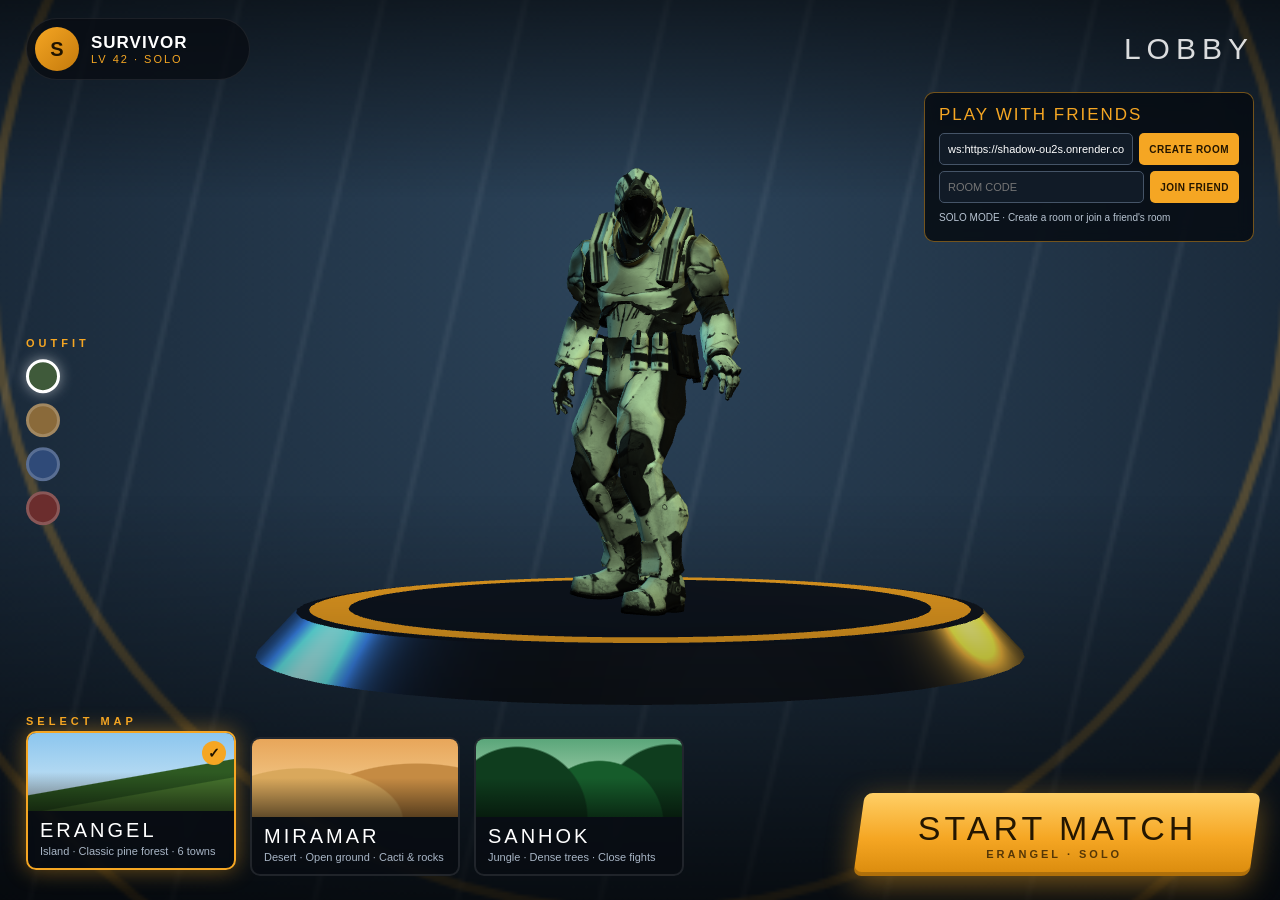
==== frontend/index.html @ da7e3edf "Index" ====
<!DOCTYPE html>
<html lang="en">
<head>
<meta charset="UTF-8">
<meta name="viewport" content="width=device-width, initial-scale=1">
<title>Battle Zone Royale</title>
<link rel="stylesheet" href="css/style.css">
</head>
<body>
<canvas id="c"></canvas>

<!-- 1. SPLASH -->
<div id="splash" class="screen">
  <div class="splash-bg"></div>
  <div class="splash-center">
    <div class="logo-small">SURVIVE · LOOT · WIN</div>
    <h1 class="logo">BATTLE<span>ZONE</span></h1>
    <div class="logo-sub">R O Y A L E</div>
    <div class="loadbar"><div id="loadfill"></div></div>
    <div id="loadtxt">Loading assets...</div>
  </div>
  <div class="ver">v1.0 · Made with Three.js</div>
</div>

<!-- 2. LOBBY -->
<div id="lobby" class="screen hidden">
  <div class="lb-top">
    <div class="profile">
      <div class="avatar">S</div>
      <div>
        <input id="pname" value="SURVIVOR" maxlength="12" spellcheck="false">
        <div class="lvl">LV 42 · SOLO</div>
      </div>
    </div>
    <div class="lb-title">LOBBY</div>
  </div>

  <div class="lb-left">
    <div class="lb-label">OUTFIT</div>
    <div id="outfits">
      <button class="dot sel" data-i="0" style="background:#3f5a3a" title="Forest"></button>
      <button class="dot" data-i="1" style="background:#8a6a3a" title="Desert"></button>
      <button class="dot" data-i="2" style="background:#2f4a78" title="Navy"></button>
      <button class="dot" data-i="3" style="background:#6b2d2d" title="Crimson"></button>
    </div>
  </div>

  <div class="mp-lobby">
    <div class="mp-heading">PLAY WITH FRIENDS</div>
    <div class="mp-row">
      <input id="mpServer" value="ws:https://shadow-ou2s.onrender.com" aria-label="Multiplayer server address">
      <button id="mpCreate" type="button">CREATE ROOM</button>
    </div>
    <div class="mp-row">
      <input id="mpRoom" maxlength="6" placeholder="ROOM CODE" aria-label="Room code">
      <button id="mpJoin" type="button">JOIN FRIEND</button>
    </div>
    <div id="mpStatus">SOLO MODE · Create a room or join a friend's room</div>
    <div id="mpRoomCode" class="mp-room-code"></div>
  </div>

  <div class="lb-bottom">
    <div class="maps-wrap">
      <div class="lb-label">SELECT MAP</div>
      <div id="maps">
        <div class="mapcard sel" data-map="erangel">
          <div class="art art-erangel"></div>
          <div class="mn">ERANGEL</div><div class="ms">Island · Classic pine forest · 6 towns</div><div class="tick">✓</div>
        </div>
        <div class="mapcard" data-map="miramar">
          <div class="art art-miramar"></div>
          <div class="mn">MIRAMAR</div><div class="ms">Desert · Open ground · Cacti &amp; rocks</div><div class="tick">✓</div>
        </div>
        <div class="mapcard" data-map="sanhok">
          <div class="art art-sanhok"></div>
          <div class="mn">SANHOK</div><div class="ms">Jungle · Dense trees · Close fights</div><div class="tick">✓</div>
        </div>
      </div>
    </div>
    <button id="startBtn"><span>START MATCH</span><small id="startSub">ERANGEL · SOLO</small></button>
  </div>
</div>

<!-- LOADING -->
<div id="loading" class="screen hidden">
  <div class="load-box">
    <div class="spinner"></div>
    <div class="load-t">DEPLOYING TO <b id="loadMap">ERANGEL</b></div>
  </div>
</div>

<!-- HUD -->
<div id="hud" class="hidden">
  <div id="mobileControls" class="mobile-controls" aria-label="Touch controls">
    <div id="movePad" class="move-pad"><div class="move-ring"><div id="moveStick" class="move-stick"></div></div></div>
    <div id="lookPad" class="look-pad" aria-hidden="true"></div>
    <div class="touch-actions">
      <button class="touch-btn fire" data-action="fire">FIRE</button>
      <button class="touch-btn aim" data-action="aim">AIM</button>
      <button class="touch-btn" data-action="jump">JUMP</button>
      <button class="touch-btn" data-action="crouch">CROUCH</button>
      <button class="touch-btn" data-action="prone">PRONE</button>
      <button class="touch-btn" data-action="reload">RELOAD</button>
      <button class="touch-btn" data-action="pickup">PICK</button>
      <button class="touch-btn" data-action="weapon">SWAP</button>
    </div>
  </div>
  <div id="rotateNotice" class="rotate-notice">ROTATE YOUR DEVICE TO LANDSCAPE</div>
  <canvas id="minimap" width="300" height="300"></canvas>
  <div id="mpHudStatus" class="mp-hud-status hidden">FRIEND ROOM</div>
  <div id="topinfo">
    <div class="pill">ALIVE <b id="aliveN">0</b></div>
    <div class="pill">KILLS <b id="killN">0</b></div>
  </div>
  <div id="zoneinfo"></div>
  <div id="killfeed"></div>

  <div id="crosshair"><i class="ch t"></i><i class="ch b"></i><i class="ch l"></i><i class="ch r"></i><i class="dotc"></i></div>
  <div id="hitmarker"><i></i><i></i><i></i><i></i></div>
  <div id="prompt"></div>
  <div id="stance"></div>
  <div id="msg"></div>

  <div id="hpwrap">
    <div class="hpbar"><div id="hpfill"></div></div>
    <div id="hptxt">100</div>
  </div>
  <div id="weapons"></div>
  <div id="ammo"><div id="wname">UNARMED</div><div id="ammotxt"><b>--</b></div><div id="reload"></div></div>

  <div id="controls">
    WASD move · SHIFT sprint · SPACE jump · C crouch · Z prone · Q/E peek · F pick up · LMB shoot · RMB scope · R reload · 1/2/3 weapons
  </div>
  <div id="hurt"></div>
  <div id="scope"><span id="zoomtxt"></span></div>
</div>

<!-- OVERLAY (ready / pause / dead / win) -->
<div id="overlay" class="screen hidden">
  <div class="ov-box">
    <div id="ovTitle">PAUSED</div>
    <div id="ovSub"></div>
    <div id="ovStats"></div>
    <div class="ov-btns">
      <button id="ovMain" class="btn">RESUME</button>
      <button id="ovLobby" class="btn ghost">BACK TO LOBBY</button>
    </div>
  </div>
</div>

<script src="js/three-bundle.js"></script>
<script src="js/soldier-data.js"></script>
<script src="js/game.js"></script>
</body>
</html>
---- frontend/css/style.css ----
*{box-sizing:border-box;margin:0;padding:0;user-select:none;-webkit-user-select:none}
html,body{width:100%;height:100%;overflow:hidden;background:#05080c;color:#fff;font-family:"Segoe UI",Roboto,Arial,sans-serif}
#c{position:fixed;inset:0;width:100%;height:100%;display:block}
.hidden{display:none!important}
.screen{position:fixed;inset:0;z-index:10}
:root{--acc:#f5a623;--acc2:#ffcf66;--dark:rgba(8,12,18,.78)}
.disp{font-family:Impact,"Arial Narrow Bold","Arial Black",sans-serif;letter-spacing:2px}

/* ---------- SPLASH ---------- */
#splash{background:#06090e;display:flex;align-items:center;justify-content:center;transition:opacity .6s}
#splash.fade{opacity:0;pointer-events:none}
.splash-bg{position:absolute;inset:0;background:
  radial-gradient(ellipse at 50% 120%,rgba(245,166,35,.35),transparent 60%),
  radial-gradient(ellipse at 50% 40%,#1b2a3a 0%,#06090e 70%);
  animation:pulse 4s ease-in-out infinite}
.splash-bg:after{content:"";position:absolute;inset:0;background:
  repeating-linear-gradient(0deg,rgba(255,255,255,.025) 0 2px,transparent 2px 4px)}
@keyframes pulse{50%{filter:brightness(1.25)}}
.splash-center{position:relative;text-align:center;animation:rise 1s ease-out}
@keyframes rise{from{opacity:0;transform:translateY(30px) scale(.96)}to{opacity:1;transform:none}}
.logo-small{font-size:13px;letter-spacing:8px;color:var(--acc);margin-bottom:10px}
.logo{font-family:Impact,"Arial Black",sans-serif;font-size:clamp(54px,11vw,130px);line-height:.95;letter-spacing:6px;text-shadow:0 6px 30px rgba(0,0,0,.7)}
.logo span{color:var(--acc);margin-left:.18em;text-shadow:0 0 40px rgba(245,166,35,.55)}
.logo-sub{letter-spacing:.9em;font-size:clamp(14px,2.2vw,24px);color:#cfd8e3;margin:6px 0 40px .9em}
.loadbar{width:min(420px,70vw);height:6px;background:rgba(255,255,255,.12);border-radius:4px;margin:0 auto;overflow:hidden}
#loadfill{height:100%;width:0;background:linear-gradient(90deg,var(--acc),var(--acc2));box-shadow:0 0 12px var(--acc);transition:width .2s}
#loadtxt{margin-top:12px;font-size:12px;letter-spacing:3px;color:#8fa0b3}
.ver{position:absolute;bottom:14px;right:18px;font-size:11px;color:#58677a;letter-spacing:1px}

/* ---------- LOBBY ---------- */
#lobby{pointer-events:none}
#lobby>*{pointer-events:none}
#lobby button,#lobby input,#lobby .mapcard{pointer-events:auto}
#lobby:before{content:"";position:absolute;inset:0;background:
  linear-gradient(180deg,rgba(0,0,0,.55),transparent 22%,transparent 55%,rgba(0,0,0,.7));pointer-events:none}
.lb-top{position:absolute;top:0;left:0;right:0;display:flex;justify-content:space-between;align-items:center;padding:18px 26px}
.profile{display:flex;gap:12px;align-items:center;background:var(--dark);border:1px solid rgba(255,255,255,.08);padding:8px 18px 8px 8px;border-radius:40px}
.avatar{width:44px;height:44px;border-radius:50%;background:linear-gradient(135deg,var(--acc),#c47a0c);display:flex;align-items:center;justify-content:center;font-weight:800;font-size:20px;color:#201400}
#pname{background:transparent;border:0;outline:0;color:#fff;font-weight:700;font-size:17px;letter-spacing:1px;width:140px;user-select:text;-webkit-user-select:text}
.lvl{font-size:11px;color:var(--acc);letter-spacing:2px}
.lb-title{font-family:Impact,sans-serif;font-size:30px;letter-spacing:6px;color:rgba(255,255,255,.85)}
.lb-left{position:absolute;left:26px;top:50%;transform:translateY(-60%)}
.lb-label{font-size:11px;letter-spacing:4px;color:var(--acc);margin-bottom:10px;font-weight:700}
#outfits{display:flex;flex-direction:column;gap:10px}
.dot{width:34px;height:34px;border-radius:50%;border:3px solid rgba(255,255,255,.2);cursor:pointer;transition:.2s}
.dot:hover{transform:scale(1.12)}
.dot.sel{border-color:#fff;box-shadow:0 0 14px rgba(255,255,255,.5)}
.lb-bottom{position:absolute;left:0;right:0;bottom:0;padding:20px 26px 24px;display:flex;justify-content:space-between;align-items:flex-end;gap:20px;flex-wrap:wrap}
#maps{display:flex;gap:14px}
.mapcard{position:relative;width:min(210px,28vw);background:var(--dark);border:2px solid rgba(255,255,255,.1);border-radius:10px;overflow:hidden;cursor:pointer;transition:.18s;backdrop-filter:blur(4px)}
.mapcard:hover{transform:translateY(-4px);border-color:rgba(245,166,35,.6)}
.mapcard.sel{border-color:var(--acc);box-shadow:0 0 22px rgba(245,166,35,.45);transform:translateY(-6px)}
.mapcard .art{height:78px;position:relative}
.mapcard .art:after{content:"";position:absolute;inset:0;background:linear-gradient(180deg,transparent 50%,rgba(0,0,0,.55))}
.art-erangel{background:
  linear-gradient(170deg,transparent 54%,#2e5a22 55% 70%,#4a7a30 71%),
  radial-gradient(ellipse at 70% 90%,#1f3f18 0 30%,transparent 31%),
  linear-gradient(180deg,#8cc6ee,#d5eaf6)}
.art-miramar{background:
  radial-gradient(ellipse at 25% 105%,#d9a85c 0 45%,transparent 46%),
  radial-gradient(ellipse at 80% 110%,#c58b43 0 50%,transparent 51%),
  linear-gradient(180deg,#e8a65a,#f6d9a0)}
.art-sanhok{background:
  radial-gradient(circle at 20% 100%,#0f3d1e 0 38%,transparent 39%),
  radial-gradient(circle at 60% 110%,#165c2b 0 42%,transparent 43%),
  radial-gradient(circle at 95% 100%,#0f3d1e 0 34%,transparent 35%),
  linear-gradient(180deg,#5aa67a,#cfe9c9)}
.mn{font-family:Impact,sans-serif;font-size:20px;letter-spacing:3px;padding:8px 12px 0}
.ms{font-size:11px;color:#a9b6c6;padding:2px 12px 10px;line-height:1.3}
.tick{position:absolute;top:8px;right:8px;width:24px;height:24px;border-radius:50%;background:var(--acc);color:#201400;font-weight:900;display:none;align-items:center;justify-content:center;font-size:14px}
.mapcard.sel .tick{display:flex}
#startBtn{cursor:pointer;border:0;border-radius:8px;padding:16px 58px;background:linear-gradient(180deg,var(--acc2),var(--acc) 55%,#d98a0c);color:#241600;display:flex;flex-direction:column;align-items:center;transform:skewX(-8deg);box-shadow:0 8px 30px rgba(245,166,35,.45),inset 0 -4px 0 rgba(0,0,0,.2);transition:.15s}
#startBtn span{font-family:Impact,sans-serif;font-size:34px;letter-spacing:4px;transform:skewX(8deg)}
#startBtn small{font-size:11px;letter-spacing:3px;font-weight:700;transform:skewX(8deg);opacity:.75}
#startBtn:hover{filter:brightness(1.1);transform:skewX(-8deg) scale(1.04)}
#startBtn:active{transform:skewX(-8deg) scale(.97)}

/* ---------- LOADING / OVERLAY ---------- */
#loading{background:radial-gradient(ellipse at center,#14202d,#05080c);display:flex;align-items:center;justify-content:center;z-index:30}
.load-box{text-align:center}
.load-t{letter-spacing:6px;font-size:14px;color:#cfd8e3;margin-top:22px}
.load-t b{color:var(--acc)}
.spinner{width:56px;height:56px;border-radius:50%;border:4px solid rgba(255,255,255,.12);border-top-color:var(--acc);margin:0 auto;animation:spin .8s linear infinite}
@keyframes spin{to{transform:rotate(360deg)}}
#overlay{z-index:40;display:flex;align-items:center;justify-content:center;background:rgba(3,6,10,.62);backdrop-filter:blur(3px)}
.ov-box{text-align:center;padding:36px 54px;background:var(--dark);border:1px solid rgba(255,255,255,.1);border-radius:14px;min-width:340px}
#ovTitle{font-family:Impact,sans-serif;font-size:56px;letter-spacing:5px;color:var(--acc)}
#ovSub{color:#b8c4d2;margin-top:6px;letter-spacing:2px;font-size:13px}
#ovStats{margin:20px 0;display:flex;gap:28px;justify-content:center}
#ovStats div{font-size:11px;letter-spacing:3px;color:#8fa0b3}
#ovStats b{display:block;font-size:30px;color:#fff;letter-spacing:1px}
.ov-btns{display:flex;gap:12px;justify-content:center;margin-top:18px}
.btn{cursor:pointer;border:0;padding:13px 30px;border-radius:6px;font-weight:800;letter-spacing:3px;background:var(--acc);color:#241600;font-size:14px}
.btn.ghost{background:transparent;color:#fff;border:1px solid rgba(255,255,255,.3)}
.btn:hover{filter:brightness(1.12)}

/* ---------- HUD ---------- */
#hud{position:fixed;inset:0;z-index:20;pointer-events:none}
#minimap{position:absolute;left:16px;top:16px;width:150px;height:150px;border-radius:50%;border:3px solid rgba(255,255,255,.55);box-shadow:0 0 18px rgba(0,0,0,.6)}
#topinfo{position:absolute;top:18px;left:50%;transform:translateX(-50%);display:flex;gap:10px}
.pill{background:var(--dark);padding:6px 16px;border-radius:20px;font-size:12px;letter-spacing:2px;color:#b8c4d2}
.pill b{color:#fff;font-size:16px;margin-left:6px}
#zoneinfo{position:absolute;top:58px;left:50%;transform:translateX(-50%);font-size:13px;letter-spacing:2px;color:#7fc4ff;text-shadow:0 1px 4px #000;font-weight:700}
#killfeed{position:absolute;right:18px;top:18px;display:flex;flex-direction:column;gap:6px;align-items:flex-end}
.kf{background:var(--dark);padding:6px 12px;border-left:3px solid var(--acc);font-size:13px;animation:kf 5s forwards}
.kf.bad{border-left-color:#ff4d4d}
@keyframes kf{0%{opacity:0;transform:translateX(30px)}6%{opacity:1;transform:none}85%{opacity:1}100%{opacity:0}}
#crosshair{position:absolute;left:50%;top:50%;width:0;height:0;--g:8px}
#crosshair .ch{position:absolute;background:#fff;box-shadow:0 0 2px #000}
#crosshair .t{width:2px;height:9px;left:-1px;top:calc(-9px - var(--g))}
#crosshair .b{width:2px;height:9px;left:-1px;top:var(--g)}
#crosshair .l{height:2px;width:9px;top:-1px;left:calc(-9px - var(--g))}
#crosshair .r{height:2px;width:9px;top:-1px;left:var(--g)}
#crosshair .dotc{position:absolute;width:3px;height:3px;left:-1.5px;top:-1.5px;border-radius:50%;background:#ff5252}
#hitmarker{position:absolute;left:50%;top:50%;width:0;height:0;opacity:0}
#hitmarker i{position:absolute;width:10px;height:2px;background:#fff;box-shadow:0 0 3px #000}
#hitmarker i:nth-child(1){transform:rotate(45deg) translate(9px,0)}
#hitmarker i:nth-child(2){transform:rotate(-45deg) translate(9px,0)}
#hitmarker i:nth-child(3){transform:rotate(135deg) translate(9px,0)}
#hitmarker i:nth-child(4){transform:rotate(-135deg) translate(9px,0)}
#hitmarker.hm{animation:hm .25s ease-out}
#hitmarker.kill i{background:#ff3b3b}
@keyframes hm{0%{opacity:1;transform:scale(1.25)}100%{opacity:0;transform:scale(.9)}}
#prompt{position:absolute;left:50%;top:62%;transform:translateX(-50%);background:var(--dark);padding:9px 20px;border:1px solid var(--acc);border-radius:6px;font-weight:700;letter-spacing:2px;font-size:14px;display:none}
#prompt b{background:var(--acc);color:#241600;padding:2px 8px;border-radius:3px;margin-right:8px}
#stance{position:absolute;left:50%;bottom:26px;transform:translateX(-50%);font-size:12px;letter-spacing:4px;color:#d7e0ea;text-shadow:0 1px 4px #000;font-weight:700}
#msg{position:absolute;left:50%;top:22%;transform:translateX(-50%);font-family:Impact,sans-serif;font-size:34px;letter-spacing:4px;color:var(--acc2);text-shadow:0 2px 12px #000;opacity:0;transition:opacity .4s;text-align:center}
#msg.show{opacity:1}
#hpwrap{position:absolute;left:190px;bottom:26px;width:min(280px,32vw)}
.hpbar{height:12px;background:rgba(0,0,0,.55);border:1px solid rgba(255,255,255,.25);border-radius:3px;overflow:hidden}
#hpfill{height:100%;width:100%;background:linear-gradient(90deg,#5ee07a,#9cf06a);transition:width .15s}
#hptxt{font-weight:800;font-size:20px;margin-top:2px;text-shadow:0 1px 4px #000}
#weapons{position:absolute;right:30px;bottom:110px;display:flex;gap:8px}
.wslot{min-width:84px;padding:6px 10px;background:var(--dark);border:1px solid rgba(255,255,255,.15);font-size:11px;letter-spacing:1px;color:#8fa0b3;text-align:center;border-radius:4px}
.wslot b{display:block;font-size:10px;color:#6d7d90}
.wslot.act{border-color:var(--acc);color:#fff;box-shadow:0 0 10px rgba(245,166,35,.35)}
#ammo{position:absolute;right:30px;bottom:22px;text-align:right}
#wname{font-size:13px;letter-spacing:3px;color:var(--acc);font-weight:700}
#ammotxt{font-size:44px;line-height:1;font-family:Impact,sans-serif;letter-spacing:2px;text-shadow:0 2px 8px #000}
#ammotxt small{font-size:20px;color:#9fb0c3}
#reload{font-size:12px;letter-spacing:3px;color:#ff8f8f;height:16px}
#controls{position:absolute;left:50%;bottom:4px;transform:translateX(-50%);font-size:10px;letter-spacing:1px;color:rgba(255,255,255,.4);white-space:nowrap;text-shadow:0 1px 3px #000}
#hurt{position:absolute;inset:0;background:radial-gradient(ellipse at center,transparent 45%,rgba(220,0,0,.75));opacity:0}
#scope{position:absolute;inset:0;display:none;background:radial-gradient(circle at center,transparent 0 33vh,#000 33.4vh)}
#scope.s4{background:radial-gradient(circle at center,transparent 0 39vh,#000 39.4vh)}
#scope.s4:before{background:linear-gradient(90deg,transparent 30%,rgba(255,60,60,.9) 30% 48%,transparent 48% 52%,rgba(255,60,60,.9) 52% 70%,transparent 70%)}
#scope.s4:after{background:linear-gradient(180deg,transparent 50%,rgba(255,60,60,.9) 50% 70%,transparent 70%)}
#zoomtxt{position:absolute;left:50%;bottom:9vh;transform:translateX(-50%);color:#9fd0ff;font-size:12px;letter-spacing:4px;font-weight:700}
#scope:before,#scope:after{content:"";position:absolute;background:#000}
#scope:before{left:0;right:0;top:50%;height:1px;transform:translateY(-.5px);background:linear-gradient(90deg,transparent 18%,#000 18% 82%,transparent 82%)}
#scope:after{top:0;bottom:0;left:50%;width:1px;background:linear-gradient(180deg,transparent 18%,#000 18% 82%,transparent 82%)}

@media(max-width:800px){.lb-bottom{flex-direction:column;align-items:stretch}#startBtn{align-self:center}.ms{display:none}}


/* ---------- MOBILE LANDSCAPE TOUCH LAYER ---------- */
.mobile-controls{display:none;position:absolute;inset:0;pointer-events:none;touch-action:none}
.move-pad{position:absolute;left:3.5%;bottom:8%;width:clamp(112px,19vh,168px);height:clamp(112px,19vh,168px);pointer-events:auto;touch-action:none}
.move-ring{position:absolute;inset:0;border:2px solid rgba(255,255,255,.38);border-radius:50%;background:rgba(5,10,16,.24);box-shadow:0 3px 18px #0008}
.move-stick{position:absolute;width:42%;height:42%;left:29%;top:29%;border-radius:50%;background:rgba(245,166,35,.78);border:2px solid #fff9;box-shadow:0 2px 12px #0009}
.look-pad{position:absolute;left:38%;top:18%;width:35%;height:72%;pointer-events:auto;touch-action:none}
.touch-actions{position:absolute;right:2.5%;bottom:5%;width:min(34%,390px);height:62%;display:grid;grid-template-columns:repeat(3,minmax(54px,1fr));grid-template-rows:repeat(3,1fr);gap:clamp(4px,.8vw,10px);pointer-events:none}
.touch-btn{pointer-events:auto;touch-action:none;border:1px solid rgba(255,255,255,.48);border-radius:50%;background:rgba(8,14,22,.68);color:#fff;font-size:clamp(9px,1.35vh,14px);font-weight:900;letter-spacing:.5px;text-shadow:0 1px 3px #000;min-width:0;min-height:0;padding:4px;box-shadow:0 3px 10px #0008}
.touch-btn:active,.touch-btn.pressed{background:rgba(245,166,35,.9);color:#201400;border-color:#fff}
.touch-btn.fire{background:rgba(190,40,32,.82);border:2px solid #fff;font-size:clamp(11px,1.7vh,17px)}
.touch-btn.aim{background:rgba(40,95,145,.78)}
.rotate-notice{display:none;position:absolute;inset:0;z-index:99;background:#05080c;color:#fff;align-items:center;justify-content:center;text-align:center;font-weight:900;letter-spacing:3px;font-size:18px}
@media (pointer:coarse){
  body{overscroll-behavior:none;touch-action:none}
  #mobileControls{display:block}
  #controls{display:none}
  #minimap{width:clamp(78px,14vh,124px);height:clamp(78px,14vh,124px);left:10px;top:10px}
  #hpwrap{left:clamp(100px,16vh,145px);bottom:14px;width:min(23vw,210px)}
  #weapons{right:2%;bottom:25%;gap:4px}
  .wslot{min-width:58px;padding:4px;font-size:9px}
  #ammo{right:2%;bottom:8px}
  #ammotxt{font-size:clamp(25px,5vh,40px)}
  #topinfo{top:8px}
  #zoneinfo{top:42px;font-size:10px}
  #killfeed{top:8px;right:8px}
  #stance{bottom:10px}
  #prompt{top:52%;font-size:11px}
  #msg{font-size:clamp(20px,4vh,30px)}
  #lobby .lb-top{padding:10px 14px}
  #lobby .lb-left{left:14px}
  #lobby .lb-bottom{padding:10px 14px}
  #lobby .mapcard{width:min(170px,22vw)}
  #lobby .mapcard .art{height:52px}
  #lobby #startBtn{padding:10px 28px}
  #lobby #startBtn span{font-size:clamp(20px,4vh,30px)}
}
@media (pointer:coarse) and (orientation:portrait){
  #rotateNotice{display:flex}
}


/* ---------- FRIEND MULTIPLAYER LOBBY ---------- */
.mp-lobby{pointer-events:auto;position:absolute;right:26px;top:92px;width:min(330px,38vw);padding:12px 14px;background:rgba(5,10,16,.82);border:1px solid rgba(245,166,35,.45);border-radius:10px;backdrop-filter:blur(8px);z-index:4;pointer-events:auto}
.mp-heading{font-family:Impact,sans-serif;letter-spacing:2px;color:#f5a623;font-size:17px;margin-bottom:8px}
.mp-row{display:flex;gap:6px;margin:6px 0}
.mp-row input{min-width:0;flex:1;width:50%;background:#111b27;border:1px solid #455467;border-radius:5px;color:#fff;padding:9px 8px;font-size:11px;outline:none}
.mp-row button{border:0;border-radius:5px;background:#f5a623;color:#241600;font-size:10px;font-weight:900;letter-spacing:.5px;padding:0 10px;white-space:nowrap;cursor:pointer}
#mpStatus{font-size:10px;line-height:1.4;color:#b8c4d2;margin-top:8px}
.mp-room-code{font-size:15px;font-weight:900;letter-spacing:3px;color:#ffcf66;margin-top:4px}
.mp-hud-status{position:absolute;top:58px;left:50%;transform:translateX(-50%);padding:5px 12px;border:1px solid #f5a623;border-radius:20px;background:rgba(10,15,20,.8);font-size:10px;letter-spacing:2px;color:#ffcf66}
@media(max-width:760px){
 .mp-lobby{top:76px;right:10px;width:min(290px,48vw);padding:8px}
 .mp-heading{font-size:14px}
 .mp-row input{padding:7px 5px;font-size:10px}
 .mp-row button{font-size:9px;padding:0 6px}
}

/* Context-aware mobile pickup control */
.touch-btn[data-action="pickup"] { min-width: 76px; }
.touch-btn[data-action="pickup"]:disabled {
  opacity: .38;
  filter: saturate(.45);
  cursor: not-allowed;
  box-shadow: none;
}
#prompt b { min-width: 42px; text-align: center; }
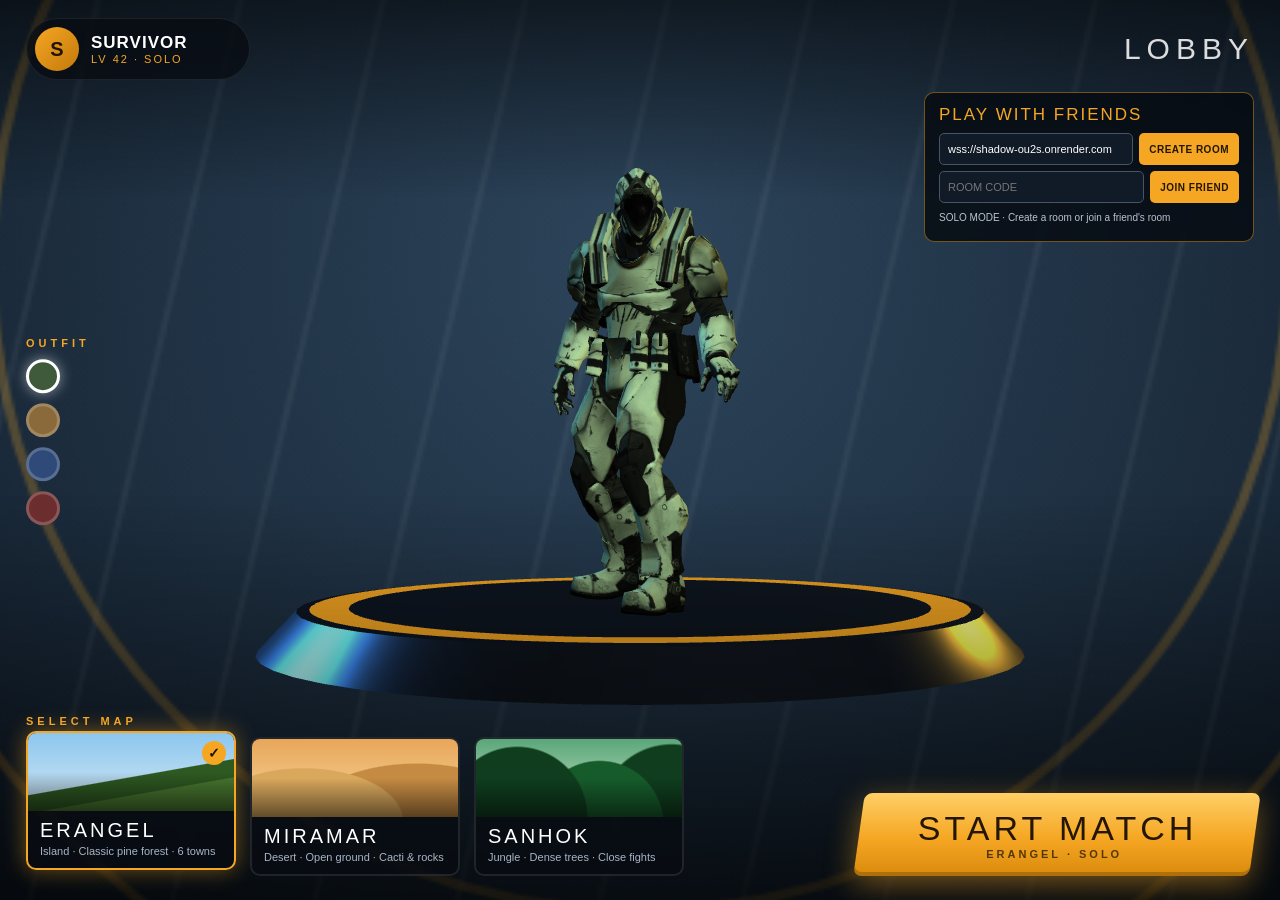
==== commit 7cfab0db: "Bug" ====
--- a/frontend/index.html
+++ b/frontend/index.html
@@ -48,7 +48,7 @@
   <div class="mp-lobby">
     <div class="mp-heading">PLAY WITH FRIENDS</div>
     <div class="mp-row">
-      <input id="mpServer" value="ws:https://shadow-ou2s.onrender.com" aria-label="Multiplayer server address">
+      <input id="mpServer" value="wss://shadow-ou2s.onrender.com" aria-label="Multiplayer server address">
       <button id="mpCreate" type="button">CREATE ROOM</button>
     </div>
     <div class="mp-row">
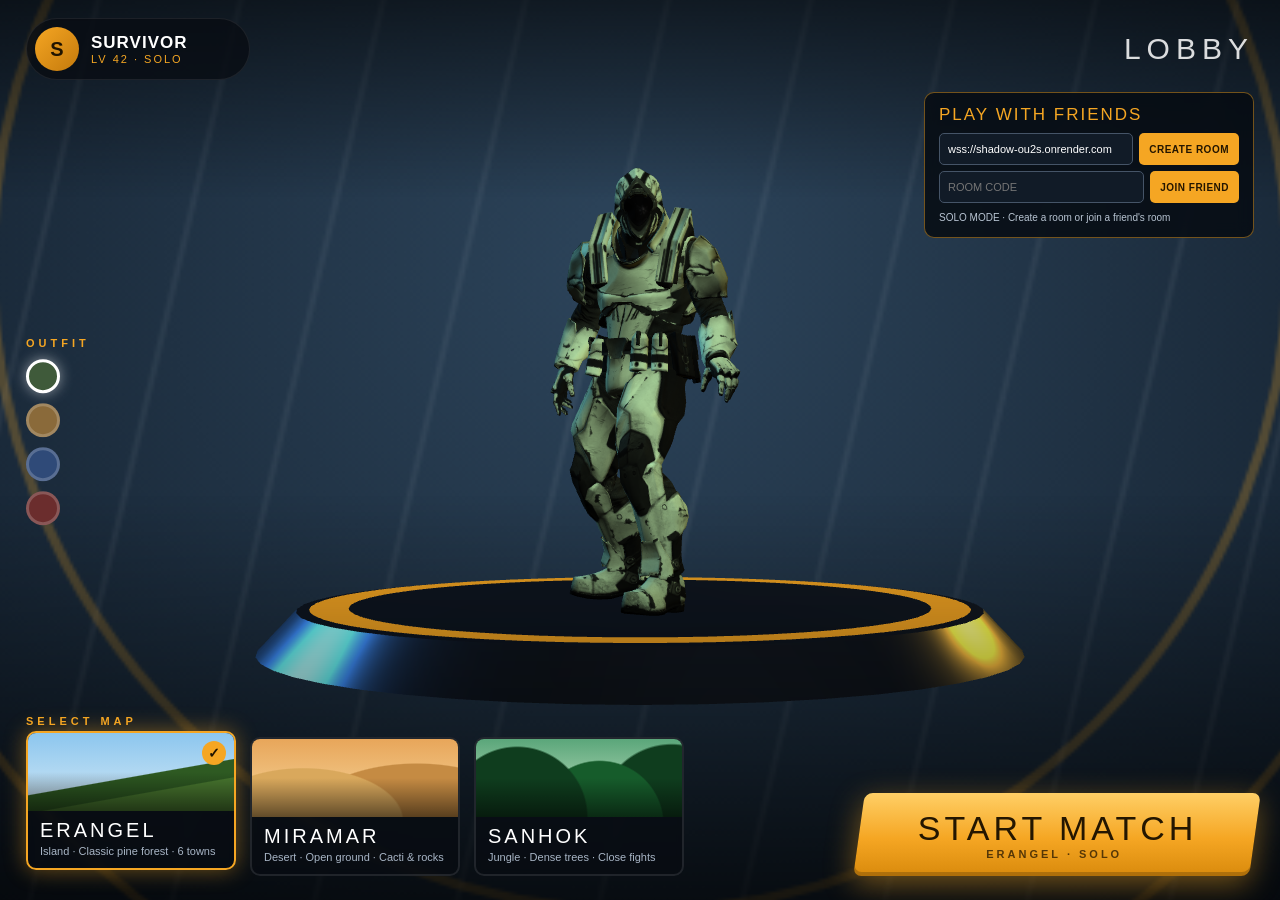
==== commit 085de06d: "Bug Fix" ====
--- a/frontend/index.html
+++ b/frontend/index.html
@@ -56,7 +56,7 @@
       <button id="mpJoin" type="button">JOIN FRIEND</button>
     </div>
     <div id="mpStatus">SOLO MODE · Create a room or join a friend's room</div>
-    <div id="mpRoomCode" class="mp-room-code"></div>
+    <div id="mpRoomCode" class="mp-room-code" aria-live="polite" hidden><span id="mpRoomCodeText"></span><button id="mpCopyRoom" type="button" class="mp-copy" hidden>COPY CODE</button></div>
   </div>
 
   <div class="lb-bottom">
--- a/frontend/css/style.css
+++ b/frontend/css/style.css
@@ -219,3 +219,9 @@
   box-shadow: none;
 }
 #prompt b { min-width: 42px; text-align: center; }
+
+/* Room host code is separate from the friend join-code input. */
+.mp-room-code{display:flex;align-items:center;justify-content:space-between;gap:8px;flex-wrap:wrap}
+.mp-room-code[hidden],.mp-copy[hidden]{display:none!important}
+.mp-copy{border:1px solid rgba(245,166,35,.65);border-radius:4px;background:rgba(245,166,35,.12);color:#ffcf66;font-size:9px;font-weight:900;letter-spacing:.7px;padding:5px 8px;cursor:pointer}
+.mp-copy:hover{background:#f5a623;color:#241600}
